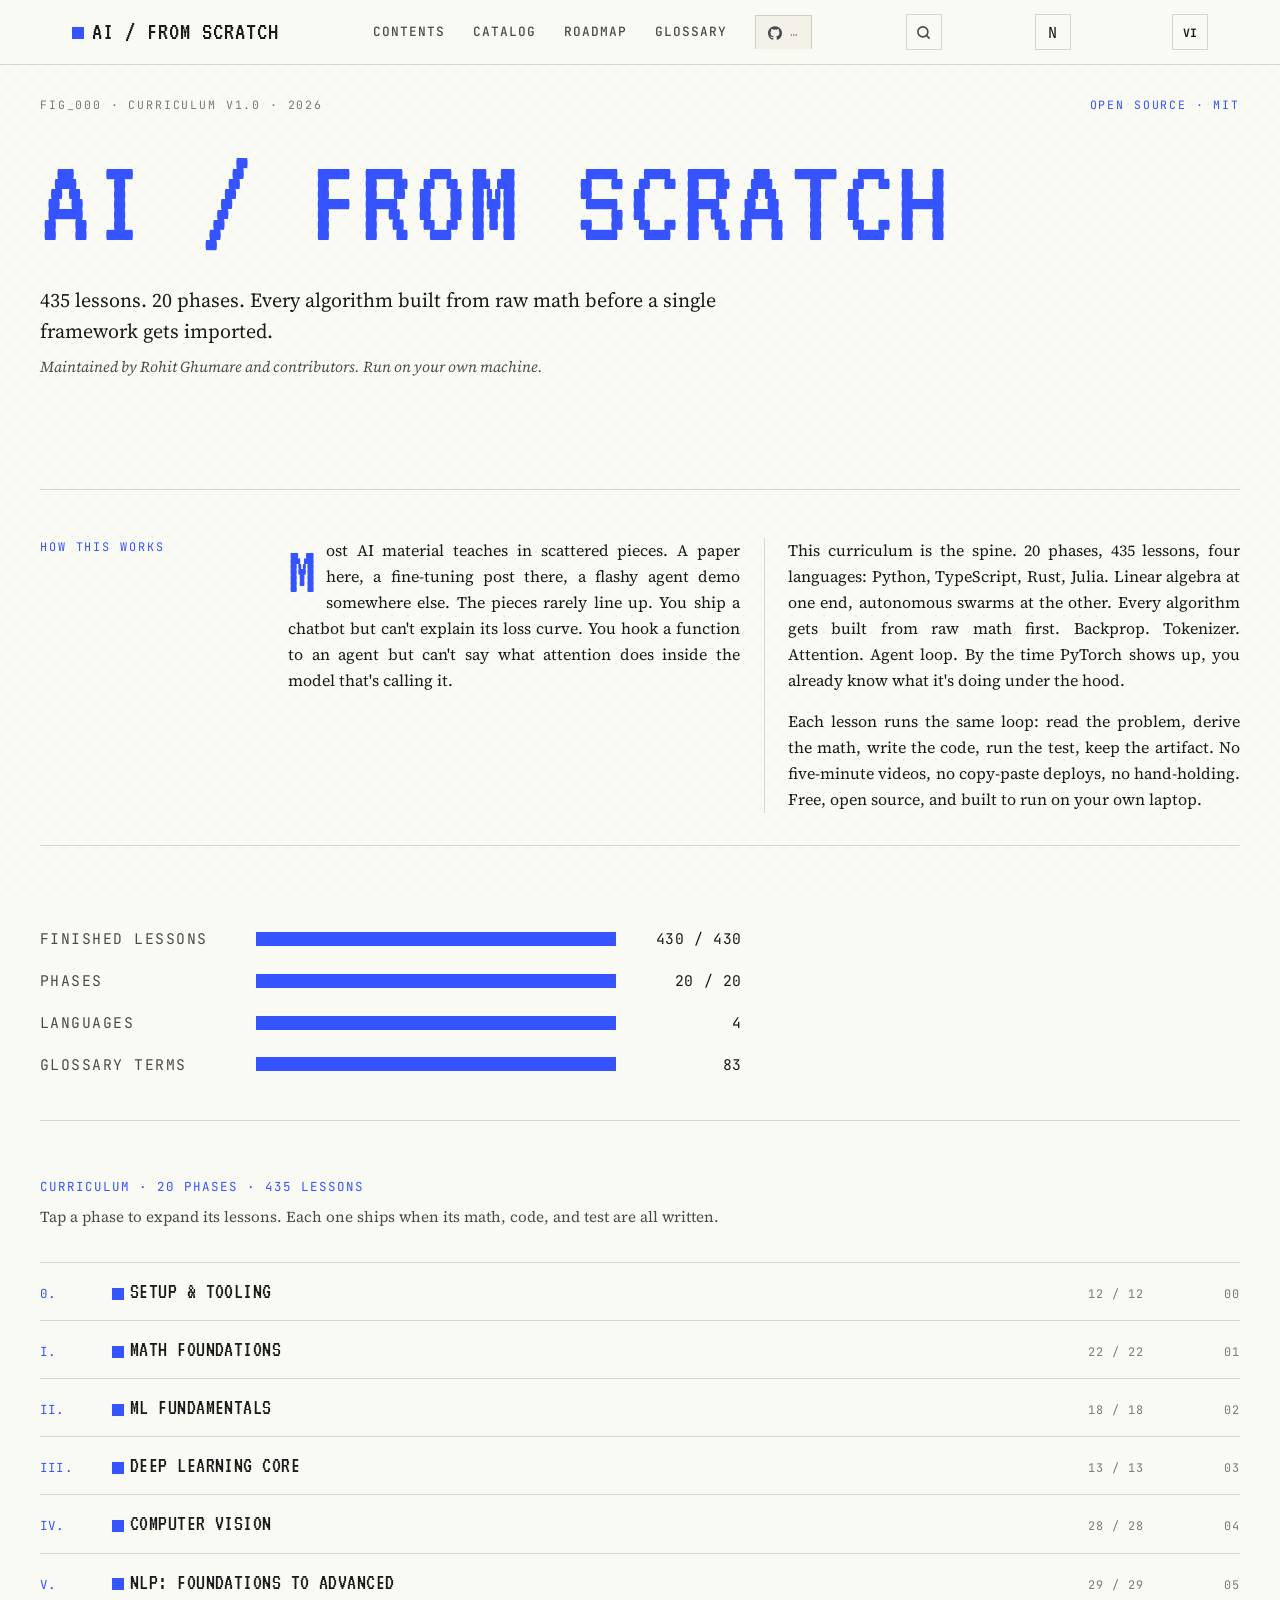
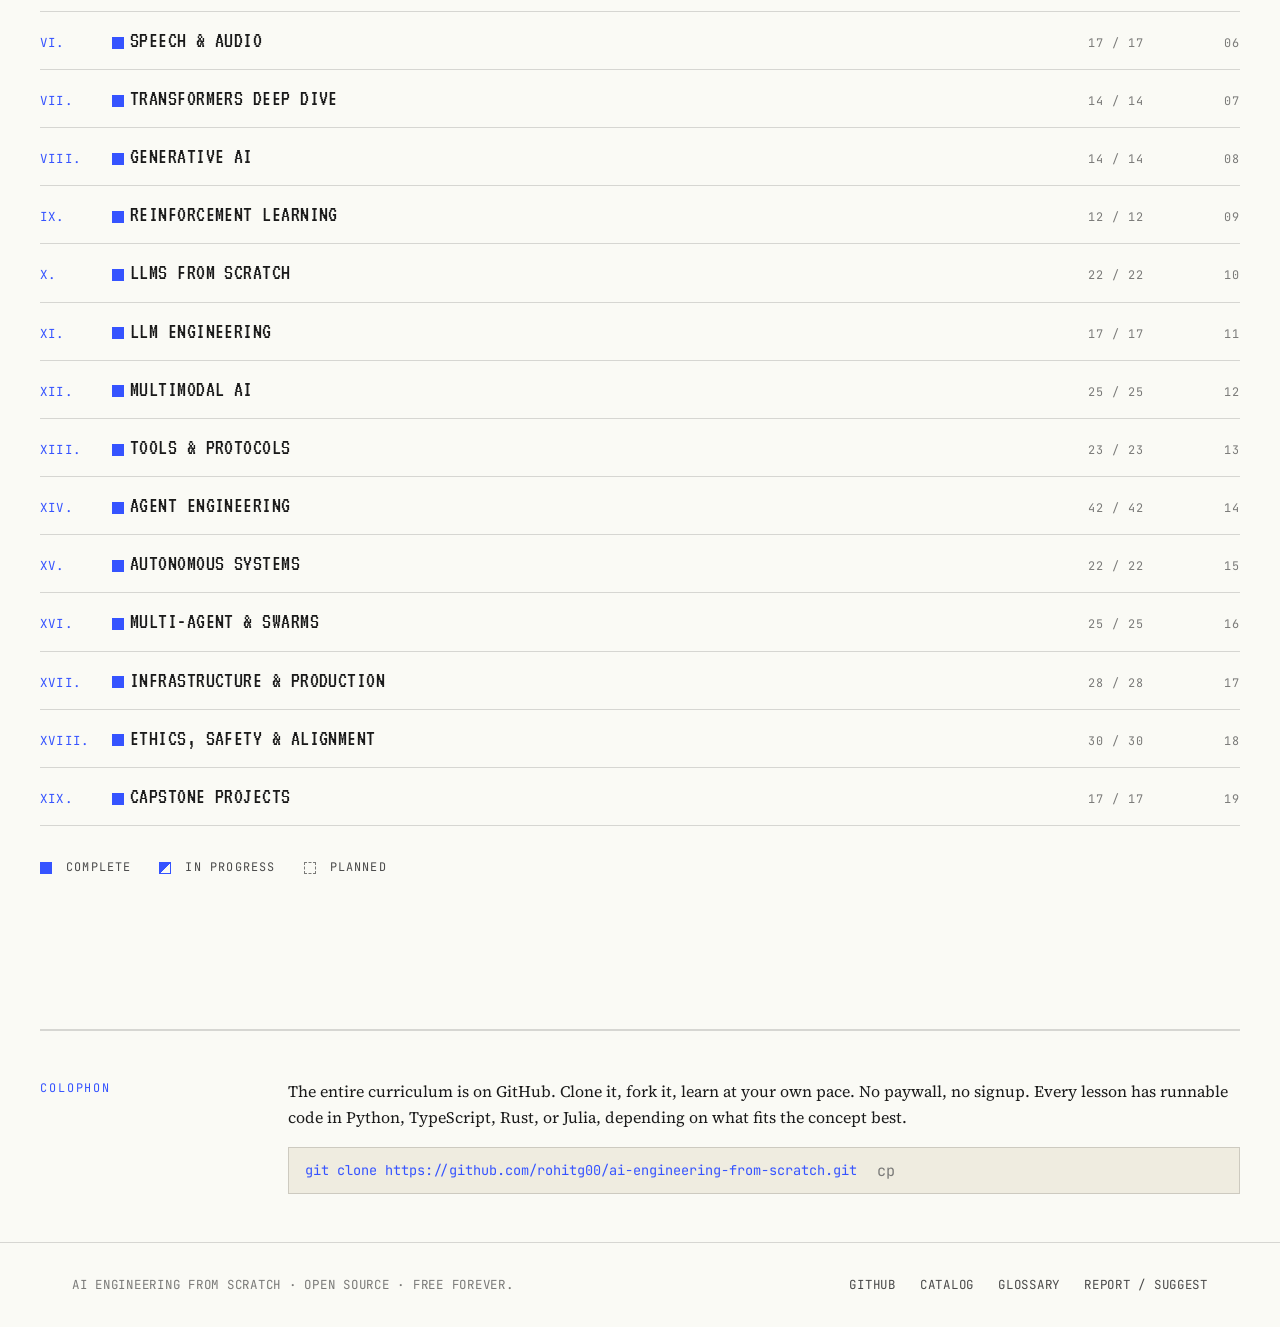
==== site/index.html @ 00685018 "Initial commit" ====
<!DOCTYPE html>
<html lang="en" data-theme="light">
<head>
  <meta charset="UTF-8">
  <meta name="viewport" content="width=device-width, initial-scale=1.0">
  <title>AI Engineering from Scratch</title>
  <link rel="icon" href="data:image/svg+xml,<svg xmlns='http://www.w3.org/2000/svg' viewBox='0 0 32 32'><rect width='32' height='32' fill='%23fafaf5'/><rect x='2' y='2' width='28' height='28' fill='none' stroke='%233553ff' stroke-width='1.2'/><text x='6' y='22' font-size='14' font-family='monospace' fill='%233553ff'>AI</text></svg>">
  <meta name="description" content="435 lessons. 20 phases. Build the math, the model, the trainer, the tokenizer, and the agent loop. Once, by hand.">
  <meta property="og:title" content="AI Engineering from Scratch">
  <meta property="og:description" content="435 lessons. 20 phases. Write the backprop, the tokenizer, the attention mechanism, and the agent loop by hand before any framework gets imported. Python, TypeScript, Rust, Julia.">
  <meta property="og:image" content="https://aiengineeringfromscratch.com/og-image.png?v=2">
  <meta property="og:url" content="https://aiengineeringfromscratch.com">
  <meta property="og:type" content="website">
  <meta name="twitter:card" content="summary_large_image">
  <meta name="twitter:title" content="AI Engineering from Scratch">
  <meta name="twitter:description" content="435 lessons. 20 phases. Write the backprop, the tokenizer, the attention mechanism, and the agent loop by hand.">
  <meta name="twitter:image" content="https://aiengineeringfromscratch.com/og-image.png?v=2">
  <link rel="preconnect" href="https://fonts.googleapis.com">
  <link rel="preconnect" href="https://fonts.gstatic.com" crossorigin>
  <link href="https://fonts.googleapis.com/css2?family=VT323&family=Source+Serif+4:ital,opsz,wght@0,8..60,400..700;1,8..60,400..700&family=JetBrains+Mono:wght@400;500;700&display=swap" rel="stylesheet">
  <link rel="stylesheet" href="style.css?v=20260508a">
  <style>
    .manual-masthead {
      padding: 96px 0 24px;
      border-bottom: 1px solid var(--rule-soft);
    }

    .manual-meta-row {
      display: flex;
      justify-content: space-between;
      align-items: baseline;
      gap: 16px;
      flex-wrap: wrap;
      margin-bottom: 32px;
      font-family: var(--font-mono);
      font-size: 0.72rem;
      letter-spacing: 0.16em;
      text-transform: uppercase;
      color: var(--ink-mute);
    }

    .manual-meta-row .right {
      color: var(--blueprint);
    }

    .manual-title {
      display: block;
      font-family: var(--font-display);
      font-size: clamp(3.2rem, 11vw, 8rem);
      line-height: 0.86;
      letter-spacing: 0.02em;
      text-transform: uppercase;
      color: var(--blueprint);
    }

    .manual-tagline {
      max-width: 720px;
      margin: 28px 0 8px;
      font-family: var(--font-body);
      font-size: clamp(1.05rem, 1.7vw, 1.25rem);
      line-height: 1.55;
      color: var(--ink);
    }

    .manual-attribution {
      font-family: var(--font-body);
      font-size: 0.95rem;
      color: var(--ink-soft);
      font-style: italic;
    }


    .preface {
      padding: 48px 0 32px;
      border-bottom: 1px solid var(--rule-soft);
    }

    .preface-grid {
      display: grid;
      grid-template-columns: 200px 1fr;
      gap: 48px;
    }

    .preface-eyebrow {
      font-family: var(--font-mono);
      font-size: 0.74rem;
      letter-spacing: 0.16em;
      text-transform: uppercase;
      color: var(--blueprint);
    }

    .preface-body {
      column-count: 2;
      column-gap: 48px;
      column-rule: 1px solid var(--rule-soft);
      font-family: var(--font-body);
      font-size: 1rem;
      line-height: 1.7;
      text-align: justify;
      hyphens: auto;
    }

    .preface-body p {
      margin-bottom: 1em;
      break-inside: avoid-column;
    }

    .preface-body p:first-of-type::first-letter {
      font-family: var(--font-display);
      float: left;
      font-size: 4.4rem;
      line-height: 0.85;
      padding: 0.06em 0.14em 0 0;
      color: var(--blueprint);
    }

    .figure-demo {
      padding: 24px 0 0;
      border-bottom: 1px solid var(--rule-soft);
    }

    .figure-demo-eyebrow {
      font-family: var(--font-mono);
      font-size: 0.74rem;
      letter-spacing: 0.16em;
      text-transform: uppercase;
      color: var(--blueprint);
      margin-bottom: 6px;
    }

    .figure-demo-caption {
      max-width: 640px;
      font-family: var(--font-body);
      font-size: 0.96rem;
      line-height: 1.5;
      color: var(--ink-soft);
      margin-bottom: 0;
    }

    .figure-demo-svg {
      width: 100%;
      max-width: 760px;
      margin: 0 auto;
    }

    .figure-demo-svg svg {
      width: 100%;
      height: auto;
      display: block;
    }

    @media (max-width: 768px) {
      .figure-demo { padding: 16px 0 0; }
    }

    .stat-block {
      padding: 32px 0 40px;
      border-bottom: 1px solid var(--rule-soft);
    }

    .stat-block-title {
      font-family: var(--font-mono);
      font-size: 0.78rem;
      letter-spacing: 0.16em;
      text-transform: uppercase;
      color: var(--blueprint);
      margin-bottom: 24px;
    }

    .stat-rows {
      display: grid;
      grid-template-columns: 1fr;
      gap: 10px;
      max-width: 760px;
      font-family: var(--font-mono);
      font-size: 0.92rem;
    }

    .stat-row {
      display: grid;
      grid-template-columns: 200px minmax(0, 360px) 110px;
      align-items: center;
      gap: 16px;
      padding: 4px 0;
    }

    .stat-row-label {
      letter-spacing: 0.1em;
      text-transform: uppercase;
      color: var(--ink-soft);
    }

    .stat-row-bar {
      position: relative;
      height: 14px;
      background: var(--rule-soft);
      overflow: hidden;
      font-size: 0;
      line-height: 0;
      text-indent: -9999px;
    }

    .stat-row-bar::before {
      content: "";
      position: absolute;
      inset: 0;
      width: var(--bar-pct, 0%);
      background: var(--blueprint);
      transition: width 0.6s ease;
    }

    .stat-row-value {
      text-align: right;
      font-variant-numeric: tabular-nums;
      color: var(--ink);
      letter-spacing: 0.04em;
      white-space: nowrap;
    }

    .toc {
      padding: 56px 0 80px;
      border-bottom: 1px solid var(--rule-soft);
    }

    .toc-title {
      font-family: var(--font-mono);
      font-size: 0.78rem;
      letter-spacing: 0.16em;
      text-transform: uppercase;
      color: var(--blueprint);
      margin-bottom: 8px;
    }

    .toc-subtitle {
      font-family: var(--font-body);
      font-size: 0.95rem;
      color: var(--ink-soft);
      margin-bottom: 32px;
    }

    .toc-list {
      display: flex;
      flex-direction: column;
      gap: 0;
      border-top: 1px solid var(--rule-soft);
    }

    .toc-row {
      display: grid;
      grid-template-columns: 56px 1fr auto auto;
      align-items: baseline;
      padding: 14px 0;
      gap: 16px;
      border-bottom: 1px solid var(--rule-soft);
      cursor: pointer;
      transition: background 0.15s;
    }

    .toc-row:hover {
      background: var(--blueprint-tint);
    }

    .toc-num {
      font-family: var(--font-mono);
      font-size: 0.78rem;
      letter-spacing: 0.1em;
      color: var(--blueprint);
    }

    .toc-name {
      font-family: var(--font-display);
      font-size: 1.4rem;
      text-transform: uppercase;
      letter-spacing: 0.02em;
      color: var(--ink);
      line-height: 1.05;
    }

    .toc-leader {
      flex: 1;
      border-bottom: 1px dotted var(--rule-soft);
      margin: 0 12px;
      transform: translateY(-4px);
    }

    .toc-meta {
      font-family: var(--font-mono);
      font-size: 0.74rem;
      letter-spacing: 0.08em;
      color: var(--ink-mute);
      font-variant-numeric: tabular-nums;
      min-width: 80px;
      text-align: right;
    }

    .toc-status {
      width: 12px;
      height: 12px;
      border: 1px solid var(--ink);
      flex-shrink: 0;
      margin-right: 6px;
      display: inline-block;
      vertical-align: middle;
    }

    .toc-status.complete {
      background: var(--blueprint);
      border-color: var(--blueprint);
    }

    .toc-status.in-progress {
      background: linear-gradient(135deg, var(--blueprint) 0%, var(--blueprint) 50%, transparent 50%, transparent 100%);
      border-color: var(--blueprint);
    }

    .toc-status.planned {
      background: transparent;
      border-style: dashed;
      border-color: var(--ink-mute);
    }

    .legend {
      padding: 32px 0 72px;
      display: flex;
      gap: 28px;
      flex-wrap: wrap;
      align-items: center;
      font-family: var(--font-mono);
      font-size: 0.74rem;
      letter-spacing: 0.1em;
      text-transform: uppercase;
      color: var(--ink-soft);
    }

    .legend-item {
      display: flex;
      align-items: center;
      gap: 8px;
    }

    .colophon {
      padding: 48px 0;
      border-top: 1px solid var(--rule-soft);
    }

    .colophon-grid {
      display: grid;
      grid-template-columns: 200px minmax(0, 1fr);
      gap: 48px;
      font-family: var(--font-body);
      font-size: 0.96rem;
      color: var(--ink-soft);
    }

    .colophon-grid > div {
      min-width: 0;
    }

    .colophon-eyebrow {
      font-family: var(--font-mono);
      font-size: 0.74rem;
      letter-spacing: 0.16em;
      text-transform: uppercase;
      color: var(--blueprint);
    }

    .colophon-cmd {
      display: flex;
      align-items: center;
      gap: 12px;
      margin-top: 16px;
      padding: 10px 16px;
      background: var(--code-bg);
      border: 1px solid var(--rule-soft);
      font-family: var(--font-mono);
      font-size: 0.85rem;
      color: var(--blueprint);
      max-width: 100%;
      overflow-x: auto;
      -webkit-overflow-scrolling: touch;
    }

    .colophon-cmd code {
      white-space: nowrap;
    }

    .colophon-cmd .copy-btn {
      flex-shrink: 0;
      position: sticky;
      right: 0;
      background: var(--code-bg);
      padding-left: 8px;
    }

    @media (max-width: 900px) {
      .manual-masthead { padding: 80px 0 16px; }
      .preface { padding: 32px 0; }
      .stat-block { padding: 32px 0; }
      .toc { padding: 32px 0 40px; }
      .colophon { padding: 32px 0; }

      .manual-meta-row { margin-bottom: 20px; }
      .manual-tagline { margin: 20px 0 6px; font-size: 1rem; }
      .manual-attribution { font-size: 0.9rem; }

      .preface-grid,
      .colophon-grid {
        grid-template-columns: 1fr;
        gap: 12px;
      }

      .preface-body {
        column-count: 1;
        font-size: 0.98rem;
        line-height: 1.65;
      }

      .preface-body p:first-of-type::first-letter {
        font-size: 3.2rem;
      }

      .stat-rows { gap: 8px; }
      .stat-row {
        grid-template-columns: 160px minmax(0, 1fr) 92px;
        gap: 12px;
        font-size: 0.82rem;
      }
      .stat-block-title,
      .toc-title { margin-bottom: 16px; }
      .toc-subtitle { margin-bottom: 20px; }

      .toc-row {
        grid-template-columns: 36px 1fr auto;
        padding: 11px 0;
      }

      .toc-row .toc-meta + .toc-meta {
        display: none;
      }

      .toc-leader {
        display: none;
      }

      .toc-name {
        font-size: 1.1rem;
      }

      .colophon-cmd {
        max-width: 100%;
        overflow-x: auto;
        -webkit-overflow-scrolling: touch;
      }
    }

    @media (max-width: 480px) {
      .manual-masthead { padding: 72px 0 12px; }
      .preface { padding: 24px 0; }
      .stat-block { padding: 24px 0; }
      .toc { padding: 24px 0 32px; }
      .colophon { padding: 24px 0; }

      .manual-title {
        font-size: clamp(2.4rem, 14vw, 3.6rem);
        line-height: 0.92;
      }

      .manual-meta-row {
        font-size: 0.6rem;
        letter-spacing: 0.12em;
        margin-bottom: 16px;
        gap: 8px;
      }

      .manual-tagline {
        font-size: 0.96rem;
        margin: 16px 0 4px;
      }

      .ascii-rule {
        margin: 16px 0;
      }

      .preface-eyebrow,
      .stat-block-title,
      .toc-title,
      .colophon-eyebrow { font-size: 0.7rem; }

      .preface-body {
        font-size: 0.94rem;
        line-height: 1.6;
        text-align: left;
      }

      .preface-body p:first-of-type::first-letter {
        font-size: 2.8rem;
        padding: 0.04em 0.1em 0 0;
      }

      .stat-row {
        grid-template-columns: 1fr;
        gap: 2px;
        padding: 6px 0;
      }

      .stat-row-bar {
        order: 3;
      }

      .stat-row-value {
        order: 2;
        text-align: left;
      }

      .toc-row {
        grid-template-columns: 30px 1fr auto;
        gap: 8px;
        padding: 10px 0;
      }

      .toc-name {
        font-size: 0.96rem;
        white-space: normal;
      }

      .toc-num {
        font-size: 0.7rem;
      }
    }


    /* Figure card (makingsoftware aesthetic) */
    .figure-card {
      border: 1px solid var(--rule-soft);
      background: var(--bg);
      padding: 0;
      margin: 24px 0 36px;
      background-image: radial-gradient(circle at 4px 4px, rgba(0,0,0,0.05) 1px, transparent 1.5px);
      background-size: 16px 16px;
    }
    .figure-head {
      display: flex;
      justify-content: space-between;
      gap: 16px;
      padding: 14px 24px;
      border-bottom: 1px solid var(--rule-soft);
      font-family: var(--font-mono);
      font-size: 0.72rem;
      letter-spacing: 0.14em;
      text-transform: uppercase;
    }
    .figure-head .left { color: var(--blueprint); }
    .figure-head .right { color: var(--ink-mute); }
    .figure-body {
      padding: 32px 24px;
      overflow-x: auto;
    }
    .figure-body svg { display: block; width: 100%; height: auto; max-width: 1100px; margin: 0 auto; color: var(--blueprint); }
    .figure-foot {
      padding: 14px 24px;
      border-top: 1px solid var(--rule-soft);
      font-family: var(--font-body);
      font-size: 0.96rem;
      color: var(--ink-soft);
      line-height: 1.5;
    }
  </style>
</head>
<body>

  <a href="#main" class="skip-link">Skip to content</a>

  <header class="site-header">
    <div class="header-inner">
      <a href="index.html" class="logo">
        <span class="logo-icon" aria-hidden="true"></span> <span data-translate="logo">AI / FROM SCRATCH</span>
      </a>
      <nav class="header-nav">
        <a href="#contents" data-translate="nav_contents">Contents</a>
        <a href="catalog.html" data-translate="nav_catalog">Catalog</a>
        <a href="prereqs.html" data-translate="nav_roadmap">Roadmap</a>
        <a href="glossary.html" data-translate="nav_glossary">Glossary</a>
        <a href="https://github.com/rohitg00/ai-engineering-from-scratch" target="_blank" rel="noopener" class="header-github">
          <svg width="14" height="14" viewBox="0 0 24 24" fill="currentColor" aria-hidden="true"><path d="M12 .297c-6.63 0-12 5.373-12 12 0 5.303 3.438 9.8 8.205 11.385.6.113.82-.258.82-.577 0-.285-.01-1.04-.015-2.04-3.338.724-4.042-1.61-4.042-1.61C4.422 18.07 3.633 17.7 3.633 17.7c-1.087-.744.084-.729.084-.729 1.205.084 1.838 1.236 1.838 1.236 1.07 1.835 2.809 1.305 3.495.998.108-.776.417-1.305.76-1.605-2.665-.3-5.466-1.332-5.466-5.93 0-1.31.465-2.38 1.235-3.22-.135-.303-.54-1.523.105-3.176 0 0 1.005-.322 3.3 1.23.96-.267 1.98-.4 3-.405 1.02.005 2.04.138 3 .405 2.28-1.552 3.285-1.23 3.285-1.23.645 1.653.24 2.873.12 3.176.765.84 1.23 1.91 1.23 3.22 0 4.61-2.805 5.625-5.475 5.92.42.36.81 1.096.81 2.22 0 1.606-.015 2.896-.015 3.286 0 .315.21.69.825.57C20.565 22.092 24 17.592 24 12.297c0-6.627-5.373-12-12-12"/></svg>
          <span class="star-count" data-loading="true" aria-label="GitHub stars">…</span>
        </a>
      </nav>
      <button class="search-toggle" type="button" data-cmd-palette
        aria-label="Search (⌘K)" title="Search (⌘K)">
        <svg width="15" height="15" viewBox="0 0 24 24" fill="none"
          stroke="currentColor" stroke-width="2.5"
          stroke-linecap="round" stroke-linejoin="round" aria-hidden="true">
          <circle cx="11" cy="11" r="8"/>
          <line x1="21" y1="21" x2="16.65" y2="16.65"/>
        </svg>
      </button>
      <button class="theme-toggle" id="themeToggle" aria-label="Toggle theme" type="button">
        <span class="theme-icon" id="themeIcon">N</span>
      </button>
      <button class="lang-toggle" id="langToggle" aria-label="Toggle language" type="button">
        <span id="langText">VI</span>
      </button>
    </div>
  </header>

  <main id="main">

    <section class="manual-masthead container">
      <div class="manual-meta-row">
        <span>FIG_000 &middot; curriculum v1.0 · 2026</span>
        <span class="right">open source · MIT</span>
      </div>
      <h1 class="manual-title" data-translate="logo">AI Engineering<br>from Scratch</h1>
      <p class="manual-tagline reveal" data-translate="tagline">435 lessons. 20 phases. Every algorithm built from raw math before a single framework gets imported.</p>
      <p class="manual-attribution reveal" style="--stagger-delay: 80ms;" data-translate="attribution">Maintained by Rohit Ghumare and contributors. Run on your own machine.</p>
      <div class="ascii-rule" style="margin-top:48px;"></div>
    </section>

    <section class="preface container">
      <div class="preface-grid">
        <div class="preface-eyebrow reveal reveal--left" data-translate="preface_eyebrow">How this works</div>
        <div class="preface-body reveal" style="--stagger-delay: 120ms;">
          <p data-translate="preface_p1">Most AI material teaches in scattered pieces. A paper here, a fine-tuning post there, a flashy agent demo somewhere else. The pieces rarely line up. You ship a chatbot but can't explain its loss curve. You hook a function to an agent but can't say what attention does inside the model that's calling it.</p>
          <p data-translate="preface_p2">This curriculum is the spine. 20 phases, 435 lessons, four languages: Python, TypeScript, Rust, Julia. Linear algebra at one end, autonomous swarms at the other. Every algorithm gets built from raw math first. Backprop. Tokenizer. Attention. Agent loop. By the time PyTorch shows up, you already know what it's doing under the hood.</p>
          <p data-translate="preface_p3">Each lesson runs the same loop: read the problem, derive the math, write the code, run the test, keep the artifact. No five-minute videos, no copy-paste deploys, no hand-holding. Free, open source, and built to run on your own laptop.</p>
        </div>
      </div>
    </section>


    <section class="stat-block container">
      <div class="stat-block-title reveal reveal--left" data-translate="progress_title">Current Progress</div>
      <div class="stat-rows reveal" style="--stagger-delay: 100ms;" id="statRows">
        <div class="stat-row">
          <span class="stat-row-label" data-translate="progress_lessons">Finished Lessons</span>
          <span class="stat-row-bar" data-bar="complete" style="--bar-pct:0%;" aria-hidden="true">bar</span>
          <span class="stat-row-value" data-stat="complete-frac">0 / 0</span>
        </div>
        <div class="stat-row">
          <span class="stat-row-label" data-translate="progress_phases">Phases</span>
          <span class="stat-row-bar" data-bar="phases" style="--bar-pct:0%;" aria-hidden="true">bar</span>
          <span class="stat-row-value" data-stat="phases-frac">0 / 0</span>
        </div>
        <div class="stat-row">
          <span class="stat-row-label" data-translate="progress_languages">Languages</span>
          <span class="stat-row-bar" data-bar="languages" style="--bar-pct:100%;" aria-hidden="true">bar</span>
          <span class="stat-row-value">4</span>
        </div>
        <div class="stat-row">
          <span class="stat-row-label" data-translate="progress_glossary">Glossary Terms</span>
          <span class="stat-row-bar" data-bar="glossary" style="--bar-pct:100%;" aria-hidden="true">bar</span>
          <span class="stat-row-value" data-stat="glossary-count">···</span>
        </div>
      </div>
    </section>

    <section class="toc container" id="contents">
      <div class="toc-title reveal reveal--left" data-translate="curriculum_title">Curriculum · 20 phases · 435 lessons</div>
      <div class="toc-subtitle reveal" style="--stagger-delay: 80ms;" data-translate="curriculum_subtitle">Tap a phase to expand its lessons. Each one ships when its math, code, and test are all written.</div>
      <div class="toc-list" id="phasesGrid"></div>
      <div class="legend">
        <span class="legend-item"><span class="toc-status complete"></span> <span data-translate="legend_complete">Complete</span></span>
        <span class="legend-item"><span class="toc-status in-progress"></span> <span data-translate="legend_in_progress">In progress</span></span>
        <span class="legend-item"><span class="toc-status planned"></span> <span data-translate="legend_planned">Planned</span></span>
      </div>
    </section>

    <div class="modal-overlay" id="modalOverlay">
      <div class="modal" id="modal">
        <button class="modal-close" id="modalClose" type="button">×</button>
        <div class="modal-header">
          <span class="modal-phase-num" id="modalPhaseNum"></span>
          <h2 class="modal-title" id="modalTitle"></h2>
          <p class="modal-desc" id="modalDesc"></p>
          <div class="modal-progress" id="modalProgress" style="display:none;"></div>
          <div class="modal-progress-bar" id="modalProgressBar" style="display:none;"><div class="modal-progress-bar-fill" id="modalProgressBarFill"></div></div>
        </div>
        <div class="modal-lessons" id="modalLessons"></div>
        <div class="modal-footer">
          <span class="modal-footer-note" data-translate="modal_note">Progress saved in browser only</span>
          <button class="modal-reset" id="modalReset" type="button" data-translate="modal_reset">Reset progress</button>
        </div>
      </div>
    </div>


    <section class="colophon container">
      <div class="colophon-grid">
        <div class="colophon-eyebrow reveal reveal--left" data-translate="colophon_title">Colophon</div>
        <div class="reveal" style="--stagger-delay: 80ms;">
          <p data-translate="colophon_text">The entire curriculum is on GitHub. Clone it, fork it, learn at your own pace. No paywall, no signup. Every lesson has runnable code in Python, TypeScript, Rust, or Julia, depending on what fits the concept best.</p>
          <div class="colophon-cmd">
            <code id="cloneCmd">git clone https://github.com/rohitg00/ai-engineering-from-scratch.git</code>
            <button class="copy-btn" id="copyBtn" aria-label="Copy command" type="button">cp</button>
          </div>
        </div>
      </div>
    </section>

  </main>

  <footer class="site-footer">
    <div class="container footer-inner">
      <p data-translate="footer_text">© 2026 · open source · free forever</p>
      <div class="footer-links">
        <a href="https://github.com/rohitg00/ai-engineering-from-scratch" target="_blank" rel="noopener">GitHub</a>
        <a href="catalog.html" data-translate="nav_catalog">Catalog</a>
        <a href="glossary.html" data-translate="nav_glossary">Glossary</a>
        <a href="https://github.com/rohitg00/ai-engineering-from-scratch/issues/new/choose" target="_blank" rel="noopener" data-translate="footer_report">Report</a>
      </div>
    </div>
  </footer>

  <script src="translation.js?v=20260508a"></script>
  <script src="data.js?v=20260508a"></script>
  <script src="progress.js?v=20260508a"></script>
  <script src="header.js?v=20260508a" defer></script>
  <script src="cmdpalette.js?v=20260508a" defer></script>
  <script src="app.js?v=20260508a"></script>
  <script defer src="https://va.vercel-scripts.com/v1/script.js"></script>
</body>
</html>
---- site/style.css ----
@font-face {
  font-family: 'CustomDisplay';
  src: url('assets/fonts/custom-display.woff2') format('woff2'),
       url('assets/fonts/custom-display.woff') format('woff'),
       url('assets/fonts/custom-display.ttf') format('truetype');
  font-weight: normal;
  font-style: normal;
  font-display: swap;
}

:root {
  --font-display: 'CustomDisplay', 'VT323', ui-monospace, 'JetBrains Mono', monospace;
  --font-body: 'Source Serif 4', 'Source Serif Pro', 'Iowan Old Style', Georgia, serif;
  --font-mono: 'JetBrains Mono', ui-monospace, 'Consolas', monospace;
  --font-heading: var(--font-display);

  --bg: #fafaf5;
  --bg-surface: #f3f1e8;
  --bg-surface-hover: #ece9dc;
  --ink: #1a1a1a;
  --ink-soft: #4a4a4a;
  --ink-mute: #7a7a78;
  --rule: #1a1a1a;
  --rule-soft: rgba(26, 26, 26, 0.16);
  --paper-rule: rgba(26, 26, 26, 0.08);

  --blueprint: #3553ff;
  --blueprint-tint: rgba(53, 83, 255, 0.08);
  --blueprint-tint-strong: rgba(53, 83, 255, 0.18);

  --status-complete: #3553ff;
  --status-in-progress: #4a4a4a;
  --status-planned: #b8b6ad;
  --warn: #b8870f;

  --code-bg: #efece0;
  --modal-bg: #fafaf5;
  --overlay-bg: rgba(26, 26, 26, 0.55);
  --header-bg: rgba(250, 250, 245, 0.94);

  --header-offset: 92px;

  --text: var(--ink);
  --text-muted: var(--ink-soft);
  --border: var(--rule-soft);
  --accent: var(--blueprint);
  --accent-hover: #2840d6;
  --secondary: var(--blueprint);
  --complete: var(--status-complete);
  --planned: var(--status-planned);
  --shadow-color: var(--ink);
  --shadow-hard: 3px 3px 0 var(--ink);
  --shadow-hard-lg: 5px 5px 0 var(--ink);
  --dot-color: var(--paper-rule);
}

html[lang="vi"] {
  --font-display: 'CustomDisplay', 'JetBrains Mono', ui-monospace, monospace;
}

[data-theme="dark"] {
  --bg: #0a0d1a;
  --bg-surface: #131830;
  --bg-surface-hover: #1b2244;
  --ink: #e8e6dc;
  --ink-soft: #a8a6a0;
  --ink-mute: #7a7878;
  --rule: #e8e6dc;
  --rule-soft: rgba(232, 230, 220, 0.18);
  --paper-rule: rgba(232, 230, 220, 0.08);

  --blueprint: #6b8eff;
  --blueprint-tint: rgba(107, 142, 255, 0.12);
  --blueprint-tint-strong: rgba(107, 142, 255, 0.22);

  --status-complete: #6b8eff;
  --status-in-progress: #c8c6c0;
  --status-planned: #4a4a48;
  --warn: #d4a83d;

  --code-bg: #131830;
  --modal-bg: #0f1424;
  --overlay-bg: rgba(10, 13, 26, 0.78);
  --header-bg: rgba(10, 13, 26, 0.94);

  --accent-hover: #8aa5ff;
}

*,
*::before,
*::after {
  margin: 0;
  padding: 0;
  box-sizing: border-box;
}

html {
  scroll-behavior: smooth;
  scroll-padding-top: 96px;
}

body {
  font-family: var(--font-body);
  font-size: 18px;
  line-height: 1.62;
  color: var(--ink);
  background-color: var(--bg);
  background-image: radial-gradient(var(--paper-rule) 1px, transparent 1px);
  background-size: 16px 16px;
  background-attachment: fixed;
  -webkit-font-smoothing: antialiased;
  text-rendering: optimizeLegibility;
  hyphens: auto;
  -webkit-hyphens: auto;
  transition: background-color 0.2s, color 0.2s;
}

.skip-link {
  position: absolute;
  left: -9999px;
  top: 0;
  z-index: 9999;
  background: var(--blueprint);
  color: #fff;
  padding: 12px 18px;
  font-family: var(--font-mono);
  font-size: 0.9rem;
  text-decoration: none;
  border-radius: 0;
}

.skip-link:focus,
.skip-link:focus-visible {
  left: 16px;
  top: 16px;
  outline: 2px solid var(--ink);
  outline-offset: 2px;
}

.container {
  max-width: 1200px;
  margin: 0 auto;
  padding: 0 32px;
}

h1, h2, h3, h4 {
  font-family: var(--font-display);
  font-weight: 400;
  line-height: 1;
  letter-spacing: 0.02em;
  text-transform: uppercase;
  color: var(--blueprint);
}

h1 { font-size: clamp(2.4rem, 6vw, 4.4rem); }
h2 { font-size: clamp(1.8rem, 4vw, 2.6rem); }
h3 { font-size: clamp(1.2rem, 2.6vw, 1.6rem); }
h4 { font-size: 1.1rem; }

p {
  font-family: var(--font-body);
  font-size: 1rem;
  line-height: 1.62;
  color: var(--ink);
}

a {
  color: var(--blueprint);
  text-decoration: none;
  border-bottom: 1px solid transparent;
  transition: border-color 0.15s, color 0.15s;
}

a:hover {
  border-bottom-color: var(--blueprint);
}

code, pre, kbd, samp {
  font-family: var(--font-mono);
}

::selection {
  background: var(--blueprint);
  color: var(--bg);
}

.ascii-rule {
  display: block;
  width: 100%;
  height: 6px;
  margin: 32px 0;
  background-image:
    repeating-linear-gradient(
      to right,
      var(--blueprint) 0,
      var(--blueprint) 4px,
      transparent 4px,
      transparent 8px
    ),
    repeating-linear-gradient(
      to right,
      transparent 0,
      transparent 8px,
      var(--blueprint-tint-strong) 8px,
      var(--blueprint-tint-strong) 14px
    );
  background-size: 100% 3px, 100% 3px;
  background-position: 0 0, 0 3px;
  background-repeat: no-repeat;
  user-select: none;
}

.label {
  font-family: var(--font-mono);
  font-size: 0.72rem;
  font-weight: 500;
  letter-spacing: 0.12em;
  text-transform: uppercase;
  color: var(--ink-soft);
}

.fig-label {
  font-family: var(--font-mono);
  font-size: 0.7rem;
  font-weight: 500;
  letter-spacing: 0.16em;
  text-transform: uppercase;
  color: var(--blueprint);
}

.dropcap > p:first-of-type::first-letter,
p.dropcap::first-letter {
  font-family: var(--font-display);
  float: left;
  font-size: 4.2rem;
  line-height: 0.85;
  padding: 0.08em 0.12em 0 0;
  color: var(--blueprint);
}

.site-header {
  position: fixed;
  top: 0;
  left: 0;
  right: 0;
  z-index: 100;
  background: var(--header-bg);
  backdrop-filter: blur(10px);
  -webkit-backdrop-filter: blur(10px);
  border-bottom: 1px solid var(--rule-soft);
}

.header-inner {
  max-width: 1200px;
  margin: 0 auto;
  padding: 0 32px;
  height: 64px;
  display: flex;
  align-items: center;
  justify-content: space-between;
}

.logo {
  font-family: var(--font-display);
  font-size: 1.6rem;
  text-transform: uppercase;
  letter-spacing: 0.04em;
  color: var(--ink);
  border-bottom: none;
  display: flex;
  align-items: baseline;
  gap: 8px;
}

.logo:hover {
  color: var(--blueprint);
  border-bottom: none;
}

.logo-icon {
  display: inline-block;
  width: 12px;
  height: 12px;
  background: var(--blueprint);
}

.header-nav {
  display: flex;
  gap: 28px;
  align-items: center;
}

.header-nav a {
  font-family: var(--font-mono);
  font-size: 0.8rem;
  font-weight: 500;
  letter-spacing: 0.08em;
  text-transform: uppercase;
  color: var(--ink-soft);
  border-bottom: none;
}

.header-nav a:hover {
  color: var(--blueprint);
  border-bottom: none;
}

.header-github {
  display: inline-flex;
  align-items: center;
  gap: 8px;
  padding: 6px 12px;
  border: 1px solid var(--rule-soft);
  background: var(--bg-surface);
  font-family: var(--font-mono);
  font-size: 0.78rem;
  font-weight: 500;
  letter-spacing: 0.06em;
  color: var(--ink);
  text-transform: uppercase;
  transition: border-color 0.15s, color 0.15s;
}

.header-github:hover {
  border-color: var(--blueprint);
  color: var(--blueprint);
  border-bottom: 1px solid var(--blueprint);
}

.header-github svg {
  flex-shrink: 0;
}

.header-github .star-icon {
  color: var(--blueprint);
}

.header-github .star-count {
  font-variant-numeric: tabular-nums;
  font-weight: 600;
  color: var(--ink);
  min-width: 1ch;
}

.header-github .star-count[data-loading="true"] {
  opacity: 0.4;
}

.theme-toggle {
  background: transparent;
  border: 1px solid var(--rule-soft);
  width: 36px;
  height: 36px;
  cursor: pointer;
  display: flex;
  align-items: center;
  justify-content: center;
  font-family: var(--font-mono);
  font-size: 0.95rem;
  color: var(--ink);
  transition: border-color 0.15s, color 0.15s;
}

.theme-toggle:hover {
  border-color: var(--blueprint);
  color: var(--blueprint);
}

.lang-toggle {
  background: transparent;
  border: 1px solid var(--rule-soft);
  width: 36px;
  height: 36px;
  cursor: pointer;
  display: flex;
  align-items: center;
  justify-content: center;
  font-family: var(--font-mono);
  font-size: 0.72rem;
  font-weight: bold;
  color: var(--ink);
  transition: border-color 0.15s, color 0.15s;
  margin-left: 8px;
}

.lang-toggle:hover {
  border-color: var(--blueprint);
  color: var(--blueprint);
}

.btn {
  font-family: var(--font-mono);
  font-size: 0.8rem;
  font-weight: 500;
  letter-spacing: 0.12em;
  text-transform: uppercase;
  padding: 10px 20px;
  border: 1px solid var(--ink);
  background: var(--bg);
  color: var(--ink);
  cursor: pointer;
  display: inline-block;
  text-align: center;
  transition: background 0.15s, color 0.15s, border-color 0.15s;
}

.btn:hover {
  background: var(--ink);
  color: var(--bg);
  border-bottom: 1px solid var(--ink);
}

.btn-primary {
  background: var(--blueprint);
  color: var(--bg);
  border-color: var(--blueprint);
}

.btn-primary:hover {
  background: var(--accent-hover);
  color: var(--bg);
  border-color: var(--accent-hover);
  border-bottom: 1px solid var(--accent-hover);
}

.btn-secondary {
  background: transparent;
  color: var(--ink);
  border-color: var(--ink);
}

.btn-secondary:hover {
  background: var(--ink);
  color: var(--bg);
  border-bottom: 1px solid var(--ink);
}

.section {
  padding: 80px 0;
  border-top: 1px solid var(--rule-soft);
}

.section-title {
  font-family: var(--font-display);
  font-size: clamp(1.8rem, 4vw, 2.6rem);
  text-align: left;
  text-transform: uppercase;
  color: var(--blueprint);
  margin-bottom: 8px;
}

.section-subtitle {
  font-family: var(--font-mono);
  font-size: 0.85rem;
  letter-spacing: 0.1em;
  text-transform: uppercase;
  color: var(--ink-mute);
  margin-bottom: 40px;
}

.modal-overlay {
  position: fixed;
  inset: 0;
  background: var(--overlay-bg);
  z-index: 200;
  display: flex;
  align-items: center;
  justify-content: center;
  padding: 32px 16px;
  opacity: 0;
  pointer-events: none;
  transition: opacity 0.2s;
}

.modal-overlay.open {
  opacity: 1;
  pointer-events: auto;
}

.modal {
  position: relative;
  background: var(--modal-bg);
  border: 1px solid var(--ink);
  width: 100%;
  max-width: 760px;
  max-height: 86vh;
  overflow-y: auto;
  padding: 36px 32px 28px;
  transform: translateY(16px);
  transition: transform 0.25s ease;
}

.modal-overlay.open .modal {
  transform: translateY(0);
}

.modal-close {
  position: absolute;
  top: 12px;
  right: 16px;
  background: none;
  border: none;
  font-family: var(--font-mono);
  font-size: 1.4rem;
  color: var(--ink-mute);
  cursor: pointer;
  line-height: 1;
}

.modal-close:hover {
  color: var(--blueprint);
}

.modal-header {
  margin-bottom: 22px;
  padding-bottom: 18px;
  border-bottom: 1px solid var(--rule-soft);
}

.modal-phase-num {
  display: block;
  font-family: var(--font-mono);
  font-size: 0.78rem;
  font-weight: 500;
  letter-spacing: 0.16em;
  text-transform: uppercase;
  color: var(--blueprint);
  margin-bottom: 6px;
}

.modal-title {
  font-family: var(--font-display);
  font-size: 1.8rem;
  text-transform: uppercase;
  letter-spacing: 0.02em;
  color: var(--ink);
  margin: 0 0 8px;
}

.modal-desc {
  color: var(--ink-soft);
  font-size: 0.95rem;
  line-height: 1.5;
}

.modal-progress {
  margin-top: 14px;
  padding: 6px 10px;
  background: var(--blueprint-tint);
  border: 1px solid var(--blueprint);
  font-family: var(--font-mono);
  font-size: 0.75rem;
  letter-spacing: 0.08em;
  text-transform: uppercase;
  color: var(--blueprint);
  display: inline-flex;
  align-items: center;
  gap: 8px;
}

.modal-progress-count {
  font-weight: 600;
  font-variant-numeric: tabular-nums;
}

.modal-progress-pct {
  margin-left: auto;
  padding: 2px 8px;
  background: var(--blueprint);
  color: var(--bg);
  font-size: 0.7rem;
  font-weight: 600;
  font-variant-numeric: tabular-nums;
}

.modal-progress-bar {
  margin-top: 10px;
  height: 4px;
  background: var(--rule-soft);
  overflow: hidden;
}

.modal-progress-bar-fill {
  height: 100%;
  background: var(--blueprint);
  transition: width 0.4s ease;
  width: 0%;
}

.modal-footer {
  margin-top: 18px;
  padding-top: 14px;
  border-top: 1px solid var(--rule-soft);
  display: flex;
  align-items: center;
  justify-content: space-between;
  gap: 12px;
  font-family: var(--font-mono);
  font-size: 0.7rem;
  letter-spacing: 0.06em;
  text-transform: uppercase;
}

.modal-footer-note {
  color: var(--ink-mute);
}

.modal-reset {
  background: transparent;
  border: 1px solid var(--rule-soft);
  color: var(--ink-mute);
  padding: 6px 12px;
  font-family: var(--font-mono);
  font-size: 0.7rem;
  letter-spacing: 0.08em;
  text-transform: uppercase;
  cursor: pointer;
  transition: color 0.15s, border-color 0.15s;
}

.modal-reset:hover {
  color: var(--blueprint);
  border-color: var(--blueprint);
}

.modal-lessons {
  display: flex;
  flex-direction: column;
  gap: 0;
}

.modal-lesson {
  display: grid;
  grid-template-columns: 14px minmax(0, 1fr) auto auto auto auto;
  align-items: center;
  gap: 14px;
  padding: 12px 0;
  border-bottom: 1px solid var(--rule-soft);
}

.modal-lesson:last-child {
  border-bottom: none;
}

.modal-lesson:hover {
  background: var(--blueprint-tint);
}

.modal-lesson > a {
  color: var(--ink);
  font-family: var(--font-body);
  font-size: 0.96rem;
  font-weight: 500;
  text-decoration: none;
  border-bottom: 1px solid transparent;
  min-width: 0;
  overflow: hidden;
  text-overflow: ellipsis;
  white-space: nowrap;
}

.modal-lesson > a:hover {
  color: var(--blueprint);
  border-bottom-color: var(--blueprint);
}

.modal-lesson-status {
  width: 12px;
  height: 12px;
  border: 1px solid var(--ink);
  background: transparent;
}

.modal-lesson-status.complete {
  background: var(--blueprint);
  border-color: var(--blueprint);
}

.modal-lesson-status.in-progress {
  background: linear-gradient(135deg, var(--blueprint) 0%, var(--blueprint) 50%, transparent 50%, transparent 100%);
  border-color: var(--blueprint);
}

.modal-lesson-status.planned {
  background: transparent;
  border-style: dashed;
  border-color: var(--ink-mute);
}

.modal-lesson-lang {
  font-family: var(--font-mono);
  font-size: 0.68rem;
  letter-spacing: 0.06em;
  color: var(--ink-mute);
  min-width: 80px;
  text-align: right;
}

.modal-lesson-type {
  font-family: var(--font-mono);
  font-size: 0.62rem;
  font-weight: 500;
  letter-spacing: 0.12em;
  text-transform: uppercase;
  padding: 3px 8px;
  background: transparent;
  border: 1px solid var(--rule-soft);
  color: var(--ink-mute);
  min-width: 56px;
  text-align: center;
}

.modal-lesson-type[data-type="Build"] {
  color: var(--blueprint);
  border-color: var(--blueprint);
}

.modal-lesson-type[data-type="Learn"] {
  color: var(--ink);
  border-color: var(--ink);
}

.modal-lesson-type[data-type="Capstone"] {
  color: var(--warn);
  border-color: var(--warn);
}

.modal-lesson .modal-lesson-read {
  font-family: var(--font-mono);
  font-size: 0.72rem;
  font-weight: 500;
  letter-spacing: 0.1em;
  text-transform: uppercase;
  padding: 4px 10px;
  background: transparent;
  color: var(--ink-soft);
  border: 1px solid var(--rule-soft);
  text-decoration: none;
  transition: color 0.15s, border-color 0.15s;
}

.modal-lesson .modal-lesson-read:hover {
  color: var(--blueprint);
  border-color: var(--blueprint);
  border-bottom: 1px solid var(--blueprint);
}

.modal-lesson-read-placeholder {
  display: inline-block;
  width: 64px;
  height: 1px;
}

.modal-lesson-toggle {
  width: 22px;
  height: 22px;
  border: 1px solid var(--rule-soft);
  background: transparent;
  color: var(--ink-soft);
  font-family: var(--font-mono);
  font-size: 0.85rem;
  font-weight: 600;
  line-height: 1;
  cursor: pointer;
  display: inline-flex;
  align-items: center;
  justify-content: center;
  transition: background 0.15s, border-color 0.15s, color 0.15s;
  padding: 0;
}

.modal-lesson-toggle:hover {
  border-color: var(--blueprint);
  color: var(--blueprint);
}

.modal-lesson-toggle.done {
  background: var(--blueprint);
  border-color: var(--blueprint);
  color: var(--bg);
}

.copy-btn {
  background: none;
  border: none;
  font-family: var(--font-mono);
  font-size: 0.95rem;
  cursor: pointer;
  padding: 2px 6px;
  color: var(--ink-mute);
  transition: color 0.15s;
}

.copy-btn:hover {
  color: var(--blueprint);
}

.site-footer {
  border-top: 1px solid var(--rule-soft);
  padding: 32px 0;
}

.footer-inner {
  display: flex;
  justify-content: space-between;
  align-items: center;
  flex-wrap: wrap;
  gap: 16px;
}

.footer-inner p {
  font-family: var(--font-mono);
  font-size: 0.78rem;
  letter-spacing: 0.06em;
  color: var(--ink-mute);
  text-transform: uppercase;
}

.footer-links {
  display: flex;
  gap: 24px;
}

.footer-links a {
  font-family: var(--font-mono);
  font-size: 0.78rem;
  letter-spacing: 0.06em;
  text-transform: uppercase;
  color: var(--ink-soft);
  border-bottom: none;
}

.footer-links a:hover {
  color: var(--blueprint);
  border-bottom: none;
}

.fade-in {
  opacity: 0;
  transform: translateY(12px);
  transition: opacity 0.5s ease, transform 0.5s ease;
}

.fade-in.visible {
  opacity: 1;
  transform: translateY(0);
}

.reveal {
  transition:
    opacity 0.7s cubic-bezier(0.22, 1, 0.36, 1) var(--stagger-delay, 0ms),
    transform 0.7s cubic-bezier(0.22, 1, 0.36, 1) var(--stagger-delay, 0ms);
  will-change: opacity, transform;
}

body.js-anim .reveal {
  opacity: 0;
  transform: translateY(20px);
}

body.js-anim .reveal--left {
  transform: translateX(-20px);
}

body.js-anim .reveal.in-view {
  opacity: 1;
  transform: none;
}

.ascii-rule {
  transition: clip-path 1.1s cubic-bezier(0.22, 1, 0.36, 1) var(--stagger-delay, 0ms);
}

body.js-anim .ascii-rule {
  clip-path: inset(0 100% 0 0);
}

body.js-anim .ascii-rule.in-view {
  clip-path: inset(0 0 0 0);
}

.toc-row {
  transition:
    opacity 0.5s cubic-bezier(0.22, 1, 0.36, 1) var(--stagger-delay, 0ms),
    transform 0.5s cubic-bezier(0.22, 1, 0.36, 1) var(--stagger-delay, 0ms),
    background 0.15s;
}

body.js-anim .toc-row {
  opacity: 0;
  transform: translateY(8px);
}

body.js-anim .toc-row.in-view {
  opacity: 1;
  transform: none;
}

@keyframes title-flicker {
  0%, 100% { opacity: 1; }
  18% { opacity: 0.4; }
  20% { opacity: 1; }
  62% { opacity: 0.7; }
  64% { opacity: 1; }
}

.manual-title {
  animation: title-flicker 2.4s ease-out 0.1s 1;
}

@media (prefers-reduced-motion: reduce) {
  .reveal,
  .ascii-rule,
  .toc-row,
  .stat-row-bar::before,
  .manual-title {
    transition: none !important;
    animation: none !important;
    opacity: 1 !important;
    transform: none !important;
    clip-path: none !important;
  }
}

@media (max-width: 1024px) {
  .container {
    padding: 0 24px;
  }
}

@media (max-width: 768px) {
  .header-nav a:not(.header-github) {
    display: none;
  }

  .header-inner {
    height: 56px;
    padding: 0 12px;
    gap: 8px;
  }

  .logo {
    font-size: 1.2rem;
    gap: 6px;
    white-space: nowrap;
    overflow: hidden;
    text-overflow: ellipsis;
    flex-shrink: 1;
    min-width: 0;
  }

  .header-nav {
    gap: 8px;
    flex-shrink: 0;
  }

  .header-github {
    padding: 4px 8px;
    font-size: 0.7rem;
    gap: 4px;
  }

  .theme-toggle {
    width: 32px;
    height: 32px;
    flex-shrink: 0;
  }

  .container {
    padding: 0 16px;
  }

  .section {
    padding: 48px 0;
  }

  .btn {
    width: 100%;
    max-width: 320px;
  }

  .modal {
    padding: 24px 18px;
    max-width: 100%;
  }

  .modal-lesson {
    grid-template-columns: 12px minmax(0, 1fr) auto auto auto auto;
    column-gap: 8px;
    padding: 10px 0;
    font-size: 0.88rem;
  }

  .modal-lesson-lang {
    min-width: 0;
    font-size: 0.62rem;
  }

  .modal-lesson-type {
    min-width: 0;
    padding: 2px 6px;
    font-size: 0.58rem;
  }

  .modal-lesson .modal-lesson-read {
    padding: 3px 8px;
    font-size: 0.66rem;
  }

  .modal-lesson-read-placeholder {
    width: 48px;
  }

  .footer-inner {
    flex-direction: column;
    text-align: center;
    gap: 8px;
  }
}

@media (max-width: 480px) {
  body {
    font-size: 16px;
  }

  .header-inner {
    padding: 0 10px;
    gap: 6px;
  }

  .logo {
    font-size: 1rem;
    letter-spacing: 0.02em;
  }

  .logo-icon {
    width: 10px;
    height: 10px;
  }

  .header-github {
    padding: 3px 6px;
    font-size: 0.65rem;
  }

  .header-github .star-count {
    font-size: 0.7rem;
  }

  .theme-toggle {
    width: 30px;
    height: 30px;
    font-size: 0.85rem;
  }
}

@media (min-width: 1440px) {
  .container {
    max-width: 1240px;
  }
}

/* ═══════════════════════════════════════════════════════════════════════
   Command Palette  —  global search  (Cmd/Ctrl+K or search button)
   ═══════════════════════════════════════════════════════════════════════ */

/* ── Search trigger button in the header ─────────────────────────────── */
.search-toggle {
  background: transparent;
  border: 1px solid var(--rule-soft);
  width: 36px;
  height: 36px;
  cursor: pointer;
  display: flex;
  align-items: center;
  justify-content: center;
  color: var(--ink-soft);
  transition: border-color 0.15s, color 0.15s;
  flex-shrink: 0;
}

.search-toggle:hover {
  border-color: var(--blueprint);
  color: var(--blueprint);
}

/* ── Palette overlay wrapper ─────────────────────────────────────────── */
#cmdPalette {
  position: fixed;
  inset: 0;
  z-index: 1000;
  display: flex;
  justify-content: center;
  align-items: flex-start;
  /* push the panel below the fixed header on any viewport */
  padding: clamp(68px, 13vh, 150px) 16px 16px;
  pointer-events: none; /* clicks pass through until open */
}

#cmdPalette.cp-open {
  pointer-events: auto;
}

/* ── Dimmed backdrop ─────────────────────────────────────────────────── */
.cp-backdrop {
  position: fixed;
  inset: 0;
  background: var(--overlay-bg);
  opacity: 0;
  transition: opacity 0.15s ease;
}

#cmdPalette.cp-open .cp-backdrop {
  opacity: 1;
}

/* ── Panel ───────────────────────────────────────────────────────────── */
.cp-panel {
  position: relative;
  z-index: 1;
  width: 100%;
  max-width: 640px;
  max-height: 70vh;
  display: flex;
  flex-direction: column;
  background: var(--modal-bg);
  border: 2px solid var(--ink);
  box-shadow: 6px 6px 0 var(--ink);
  overflow: hidden;
  /* entry animation */
  opacity: 0;
  transform: translateY(-12px);
  transition:
    transform 0.2s cubic-bezier(0.22, 1, 0.36, 1),
    opacity   0.16s ease;
}

#cmdPalette.cp-open .cp-panel {
  opacity: 1;
  transform: translateY(0);
}

/* ── Search row ──────────────────────────────────────────────────────── */
.cp-search-row {
  display: flex;
  align-items: center;
  gap: 10px;
  padding: 14px 16px;
  border-bottom: 1px solid var(--rule-soft);
  flex-shrink: 0;
}

.cp-search-icon {
  color: var(--ink-mute);
  flex-shrink: 0;
}

.cp-input {
  flex: 1;
  font-family: var(--font-mono);
  font-size: 1rem;
  color: var(--ink);
  background: transparent;
  border: none;
  outline: none;
  min-width: 0;
  caret-color: var(--blueprint);
}

.cp-input::placeholder {
  color: var(--ink-mute);
}

/* Strip browser chrome from <input type="search"> */
.cp-input[type="search"]::-webkit-search-decoration,
.cp-input[type="search"]::-webkit-search-cancel-button,
.cp-input[type="search"]::-webkit-search-results-button,
.cp-input[type="search"]::-webkit-search-results-decoration {
  display: none;
}

.cp-kbd-esc {
  font-family: var(--font-mono);
  font-size: 0.65rem;
  color: var(--ink-mute);
  background: var(--bg-surface);
  border: 1px solid var(--rule-soft);
  padding: 2px 6px;
  letter-spacing: 0.04em;
  flex-shrink: 0;
  cursor: pointer;
  user-select: none;
}

.cp-kbd-esc:hover {
  color: var(--blueprint);
  border-color: var(--blueprint);
}

/* ── Results list ────────────────────────────────────────────────────── */
.cp-results {
  list-style: none;
  overflow-y: auto;
  flex: 1;
  min-height: 0;
  overscroll-behavior: contain;
}

.cp-results::-webkit-scrollbar       { width: 4px; }
.cp-results::-webkit-scrollbar-thumb { background: var(--rule-soft); border-radius: 2px; }

/* ── Empty / no-match state ──────────────────────────────────────────── */
.cp-empty {
  display: block;
  padding: 24px 20px;
  font-family: var(--font-mono);
  font-size: 0.85rem;
  color: var(--ink-mute);
  text-align: center;
}

.cp-empty em {
  font-style: normal;
  color: var(--ink-soft);
}

/* ── Result item ─────────────────────────────────────────────────────── */
.cp-item {
  display: flex;
  align-items: center;
  gap: 10px;
  padding: 10px 16px;
  cursor: pointer;
  border-left: 3px solid transparent;
  list-style: none;
  transition: background 0.08s, border-left-color 0.08s;
}

.cp-item + .cp-item {
  border-top: 1px solid var(--rule-soft);
}

.cp-item:hover,
.cp-item--active {
  background: var(--blueprint-tint);
  border-left-color: var(--blueprint);
}

.cp-item-body {
  display: grid;
  /* chip / name / summary / meta — all rows auto-height */
  grid-template-rows: auto auto auto auto;
  gap: 1px;
  flex: 1;
  min-width: 0;
}

/* Phase / Glossary chip */
.cp-item-chip {
  font-family: var(--font-mono);
  font-size: 0.6rem;
  font-weight: 700;
  letter-spacing: 0.14em;
  text-transform: uppercase;
  color: var(--blueprint);
  line-height: 1.2;
}

.cp-item-chip--alt {
  color: var(--ink-mute);
}

/* Lesson / term name */
.cp-item-name {
  font-family: var(--font-body);
  font-size: 0.94rem;
  font-weight: 600;
  color: var(--ink);
  white-space: nowrap;
  overflow: hidden;
  text-overflow: ellipsis;
  line-height: 1.35;
}

/* One-line summary */
.cp-item-summary {
  font-family: var(--font-body);
  font-size: 0.8rem;
  color: var(--ink-soft);
  white-space: nowrap;
  overflow: hidden;
  text-overflow: ellipsis;
  line-height: 1.3;
}

/* Type · Language meta line */
.cp-item-meta {
  font-family: var(--font-mono);
  font-size: 0.64rem;
  letter-spacing: 0.04em;
  color: var(--ink-mute);
  line-height: 1.3;
}

/* Chevron arrow — appears only on hover / active */
.cp-item-arrow {
  color: var(--ink-mute);
  flex-shrink: 0;
  opacity: 0;
  transition: opacity 0.1s, color 0.1s;
}

.cp-item:hover .cp-item-arrow,
.cp-item--active .cp-item-arrow {
  opacity: 1;
  color: var(--blueprint);
}

/* Highlighted match inside results */
.cp-results mark {
  background: var(--blueprint-tint-strong);
  color: var(--blueprint);
  padding: 0 1px;
  font-style: normal;
  border-radius: 2px;
}

/* ── Footer keyboard hints ───────────────────────────────────────────── */
.cp-footer {
  display: flex;
  align-items: center;
  gap: 14px;
  flex-wrap: wrap;
  padding: 7px 16px;
  border-top: 1px solid var(--rule-soft);
  flex-shrink: 0;
}

.cp-footer-group {
  display: flex;
  align-items: center;
  gap: 4px;
}

.cp-footer kbd {
  font-family: var(--font-mono);
  font-size: 0.6rem;
  color: var(--ink-mute);
  background: var(--bg-surface);
  border: 1px solid var(--rule-soft);
  padding: 1px 5px;
  letter-spacing: 0.02em;
  user-select: none;
}

.cp-footer-label {
  font-family: var(--font-mono);
  font-size: 0.6rem;
  color: var(--ink-mute);
  letter-spacing: 0.04em;
}

.cp-footer-shortcut {
  margin-left: auto;
  font-family: var(--font-mono);
  font-size: 0.6rem;
  color: var(--ink-mute);
  letter-spacing: 0.06em;
}

/* ── Scroll lock when palette is open ───────────────────────────────── */
body[data-palette-open] {
  overflow: hidden;
}

/* ── Reduced motion ──────────────────────────────────────────────────── */
@media (prefers-reduced-motion: reduce) {
  .cp-backdrop,
  .cp-panel {
    transition: none !important;
  }
}

/* ── Mobile: full-width sheet pinned to top ──────────────────────────── */
@media (max-width: 600px) {
  #cmdPalette {
    padding: 56px 0 0; /* clear the 56px mobile header */
    align-items: flex-start;
  }

  .cp-panel {
    max-width: 100%;
    max-height: calc(85vh - 56px);
    border-left: none;
    border-right: none;
    border-top: 2px solid var(--ink);
    box-shadow: none;
  }

  .search-toggle {
    width: 32px;
    height: 32px;
  }

  /* Keep only the "navigate" hint on small screens */
  .cp-footer-group:not(:first-child),
  .cp-footer-shortcut {
    display: none;
  }
}
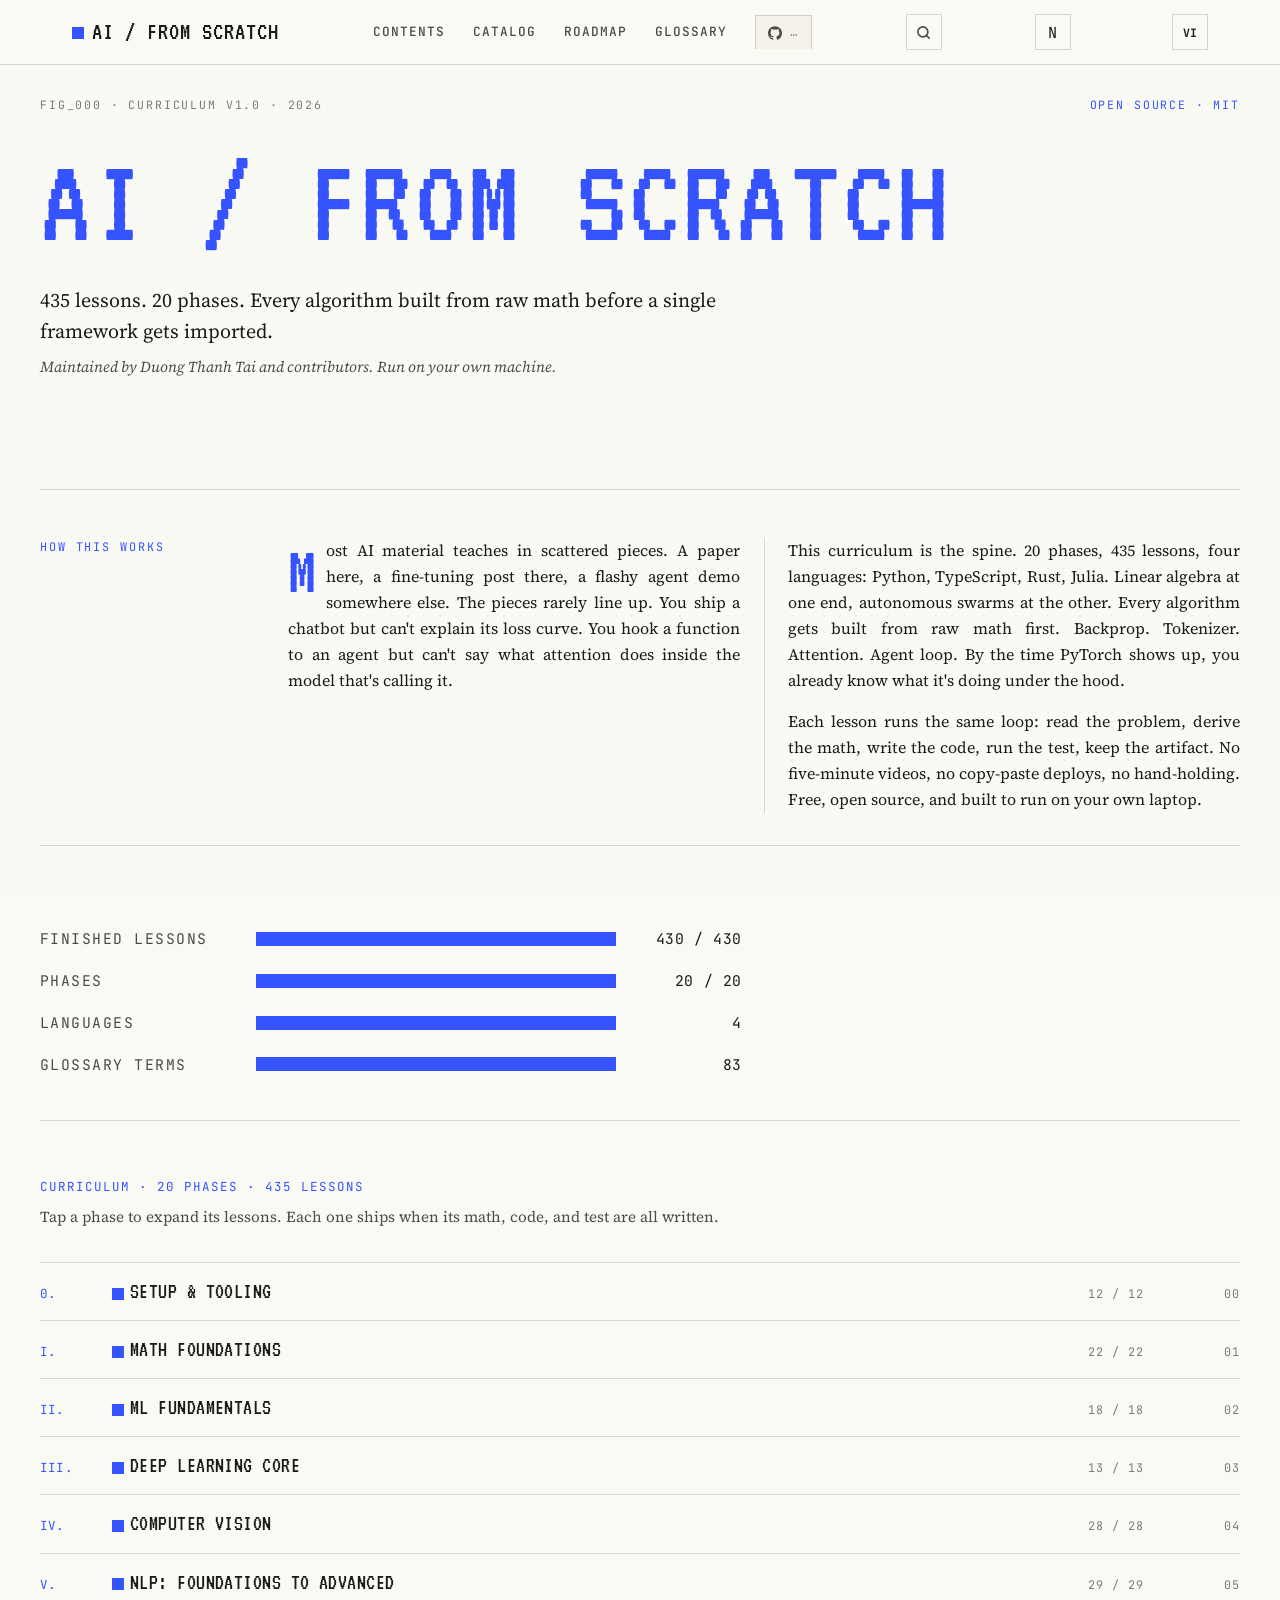
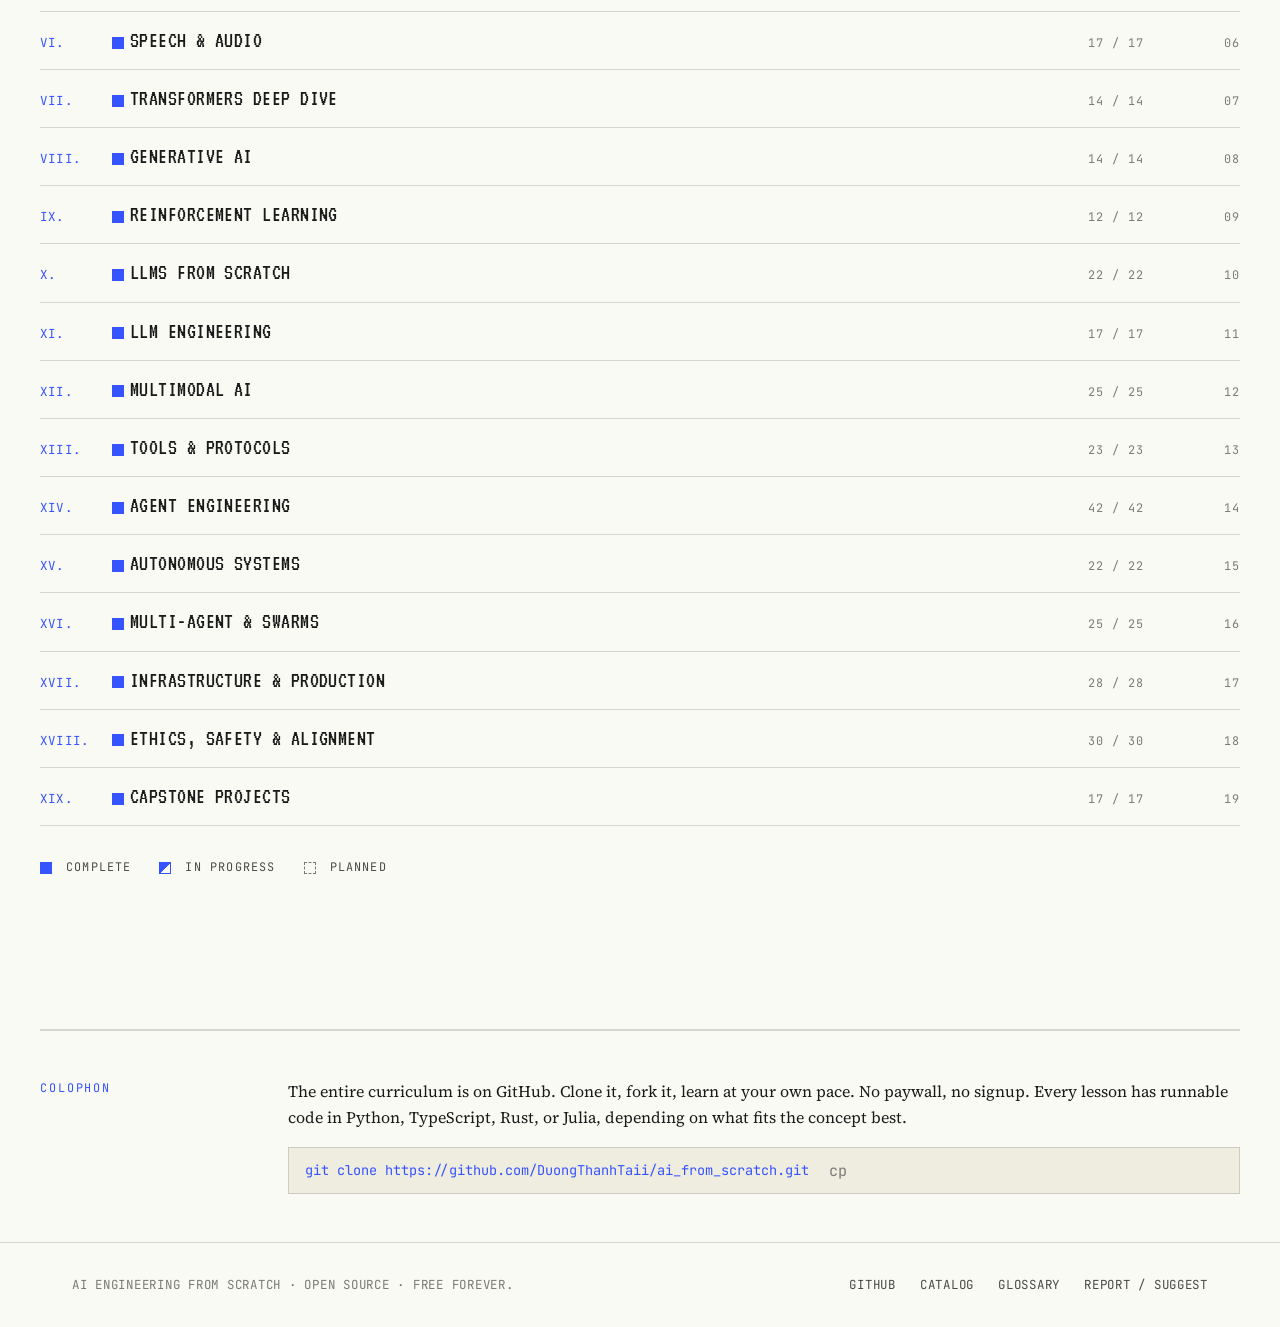
==== commit e7cf113e: "chore: remove old author references and update repo links to DuongThanhTaii/ai_from_scratch" ====
--- a/site/index.html
+++ b/site/index.html
@@ -580,7 +580,7 @@
         <a href="catalog.html" data-translate="nav_catalog">Catalog</a>
         <a href="prereqs.html" data-translate="nav_roadmap">Roadmap</a>
         <a href="glossary.html" data-translate="nav_glossary">Glossary</a>
-        <a href="https://github.com/rohitg00/ai-engineering-from-scratch" target="_blank" rel="noopener" class="header-github">
+        <a href="https://github.com/DuongThanhTaii/ai_from_scratch" target="_blank" rel="noopener" class="header-github">
           <svg width="14" height="14" viewBox="0 0 24 24" fill="currentColor" aria-hidden="true"><path d="M12 .297c-6.63 0-12 5.373-12 12 0 5.303 3.438 9.8 8.205 11.385.6.113.82-.258.82-.577 0-.285-.01-1.04-.015-2.04-3.338.724-4.042-1.61-4.042-1.61C4.422 18.07 3.633 17.7 3.633 17.7c-1.087-.744.084-.729.084-.729 1.205.084 1.838 1.236 1.838 1.236 1.07 1.835 2.809 1.305 3.495.998.108-.776.417-1.305.76-1.605-2.665-.3-5.466-1.332-5.466-5.93 0-1.31.465-2.38 1.235-3.22-.135-.303-.54-1.523.105-3.176 0 0 1.005-.322 3.3 1.23.96-.267 1.98-.4 3-.405 1.02.005 2.04.138 3 .405 2.28-1.552 3.285-1.23 3.285-1.23.645 1.653.24 2.873.12 3.176.765.84 1.23 1.91 1.23 3.22 0 4.61-2.805 5.625-5.475 5.92.42.36.81 1.096.81 2.22 0 1.606-.015 2.896-.015 3.286 0 .315.21.69.825.57C20.565 22.092 24 17.592 24 12.297c0-6.627-5.373-12-12-12"/></svg>
           <span class="star-count" data-loading="true" aria-label="GitHub stars">…</span>
         </a>
@@ -612,7 +612,7 @@
       </div>
       <h1 class="manual-title" data-translate="logo">AI Engineering<br>from Scratch</h1>
       <p class="manual-tagline reveal" data-translate="tagline">435 lessons. 20 phases. Every algorithm built from raw math before a single framework gets imported.</p>
-      <p class="manual-attribution reveal" style="--stagger-delay: 80ms;" data-translate="attribution">Maintained by Rohit Ghumare and contributors. Run on your own machine.</p>
+      <p class="manual-attribution reveal" style="--stagger-delay: 80ms;" data-translate="attribution">Maintained by Duong Thanh Tai and contributors. Run on your own machine.</p>
       <div class="ascii-rule" style="margin-top:48px;"></div>
     </section>
 
@@ -690,7 +690,7 @@
         <div class="reveal" style="--stagger-delay: 80ms;">
           <p data-translate="colophon_text">The entire curriculum is on GitHub. Clone it, fork it, learn at your own pace. No paywall, no signup. Every lesson has runnable code in Python, TypeScript, Rust, or Julia, depending on what fits the concept best.</p>
           <div class="colophon-cmd">
-            <code id="cloneCmd">git clone https://github.com/rohitg00/ai-engineering-from-scratch.git</code>
+            <code id="cloneCmd">git clone https://github.com/DuongThanhTaii/ai_from_scratch.git</code>
             <button class="copy-btn" id="copyBtn" aria-label="Copy command" type="button">cp</button>
           </div>
         </div>
@@ -703,10 +703,10 @@
     <div class="container footer-inner">
       <p data-translate="footer_text">© 2026 · open source · free forever</p>
       <div class="footer-links">
-        <a href="https://github.com/rohitg00/ai-engineering-from-scratch" target="_blank" rel="noopener">GitHub</a>
+        <a href="https://github.com/DuongThanhTaii/ai_from_scratch" target="_blank" rel="noopener">GitHub</a>
         <a href="catalog.html" data-translate="nav_catalog">Catalog</a>
         <a href="glossary.html" data-translate="nav_glossary">Glossary</a>
-        <a href="https://github.com/rohitg00/ai-engineering-from-scratch/issues/new/choose" target="_blank" rel="noopener" data-translate="footer_report">Report</a>
+        <a href="https://github.com/DuongThanhTaii/ai_from_scratch/issues/new/choose" target="_blank" rel="noopener" data-translate="footer_report">Report</a>
       </div>
     </div>
   </footer>
